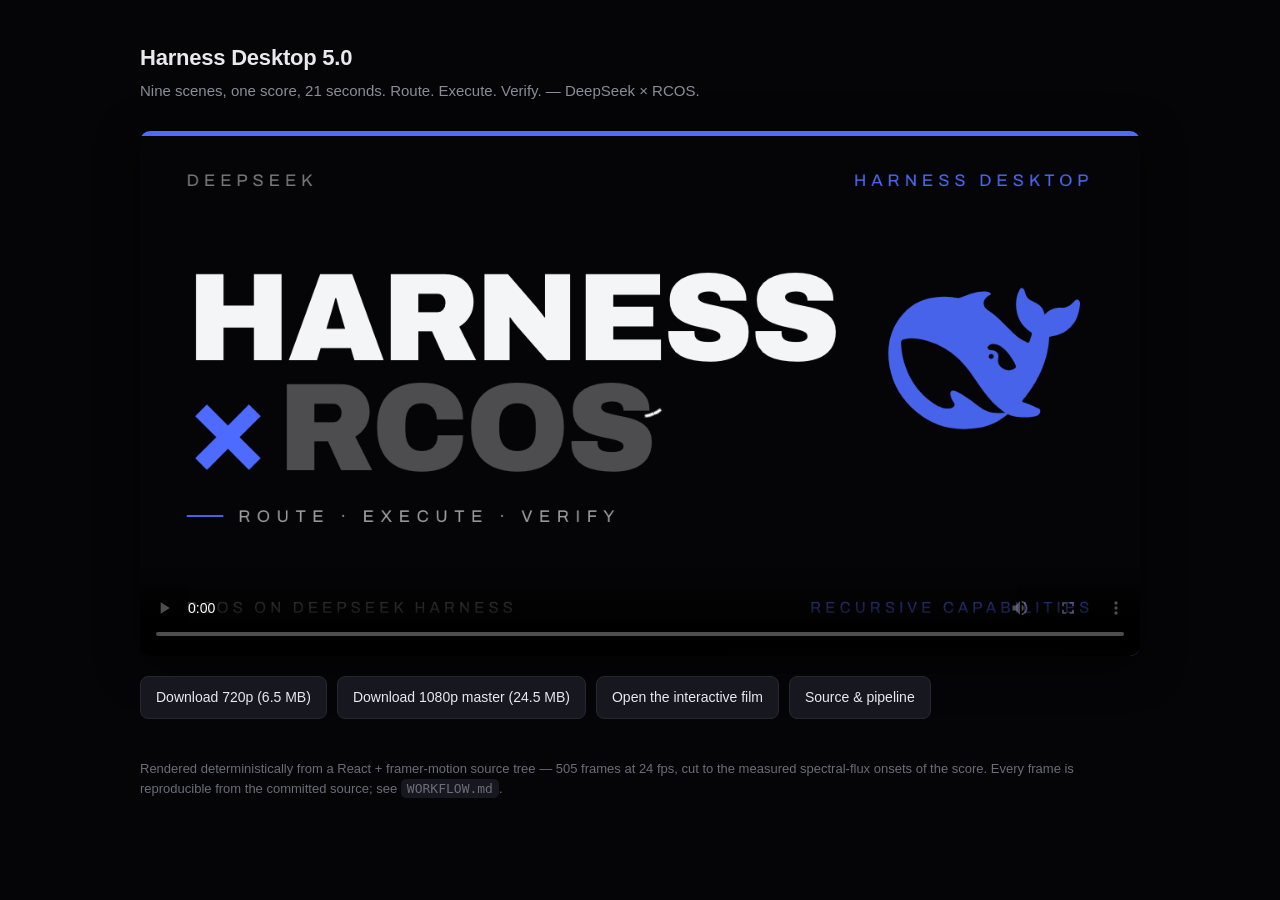
==== watch.html @ ec4d3bec "Harness Desktop 5.0 film — page, score, and the lane that renders it A 21.024 s motion-graphics film" ====
<!doctype html>
<html lang="en">
<head>
<meta charset="utf-8" />
<meta name="viewport" content="width=device-width, initial-scale=1" />
<title>Harness Desktop 5.0 — watch the film</title>
<meta name="description" content="A 21-second deterministic motion-graphics film: DeepSeek x RCOS, Harness Desktop 5.0." />
<style>
  :root { color-scheme: dark; }
  body { margin: 0; background: #050507; color: #e8e8ee;
         font: 15px/1.6 ui-sans-serif, -apple-system, Segoe UI, Roboto, sans-serif; }
  main { max-width: 1000px; margin: 0 auto; padding: 40px 20px 80px; }
  h1 { font-size: 22px; letter-spacing: -.01em; margin: 0 0 4px; }
  p.sub { color: #8b8b9a; margin: 0 0 28px; }
  video { width: 100%; height: auto; border-radius: 10px; background: #000; display: block;
          box-shadow: 0 10px 40px rgba(0,0,0,.6); }
  .row { display: flex; flex-wrap: wrap; gap: 10px; margin-top: 20px; }
  a.btn { display: inline-block; padding: 9px 15px; border-radius: 8px; text-decoration: none;
          background: #17171f; color: #e8e8ee; border: 1px solid #26262f; font-size: 14px; }
  a.btn:hover { background: #202029; }
  footer { margin-top: 40px; color: #6c6c7a; font-size: 13px; }
  code { background: #17171f; padding: 2px 6px; border-radius: 5px; font-size: 13px; }
</style>
</head>
<body>
<main>
  <h1>Harness Desktop 5.0</h1>
  <p class="sub">Nine scenes, one score, 21 seconds. Route. Execute. Verify. &mdash; DeepSeek &times; RCOS.</p>
  <video controls playsinline preload="metadata" poster="opengraph-image.png">
    <source src="film/ds5-film-x.mp4" type="video/mp4" />
  </video>
  <div class="row">
    <a class="btn" href="film/ds5-film-x.mp4" download>Download 720p (6.5 MB)</a>
    <a class="btn" href="film/ds5-film-1080p.mp4" download>Download 1080p master (24.5 MB)</a>
    <a class="btn" href="./">Open the interactive film</a>
    <a class="btn" href="https://github.com/adamnorm4wd/ds5-harness-desktop" target="_blank" rel="noopener">Source &amp; pipeline</a>
  </div>
  <footer>
    Rendered deterministically from a React + framer-motion source tree &mdash; 505 frames at 24 fps,
    cut to the measured spectral-flux onsets of the score. Every frame is reproducible from the
    committed source; see <code>WORKFLOW.md</code>.
  </footer>
</main>
</body>
</html>
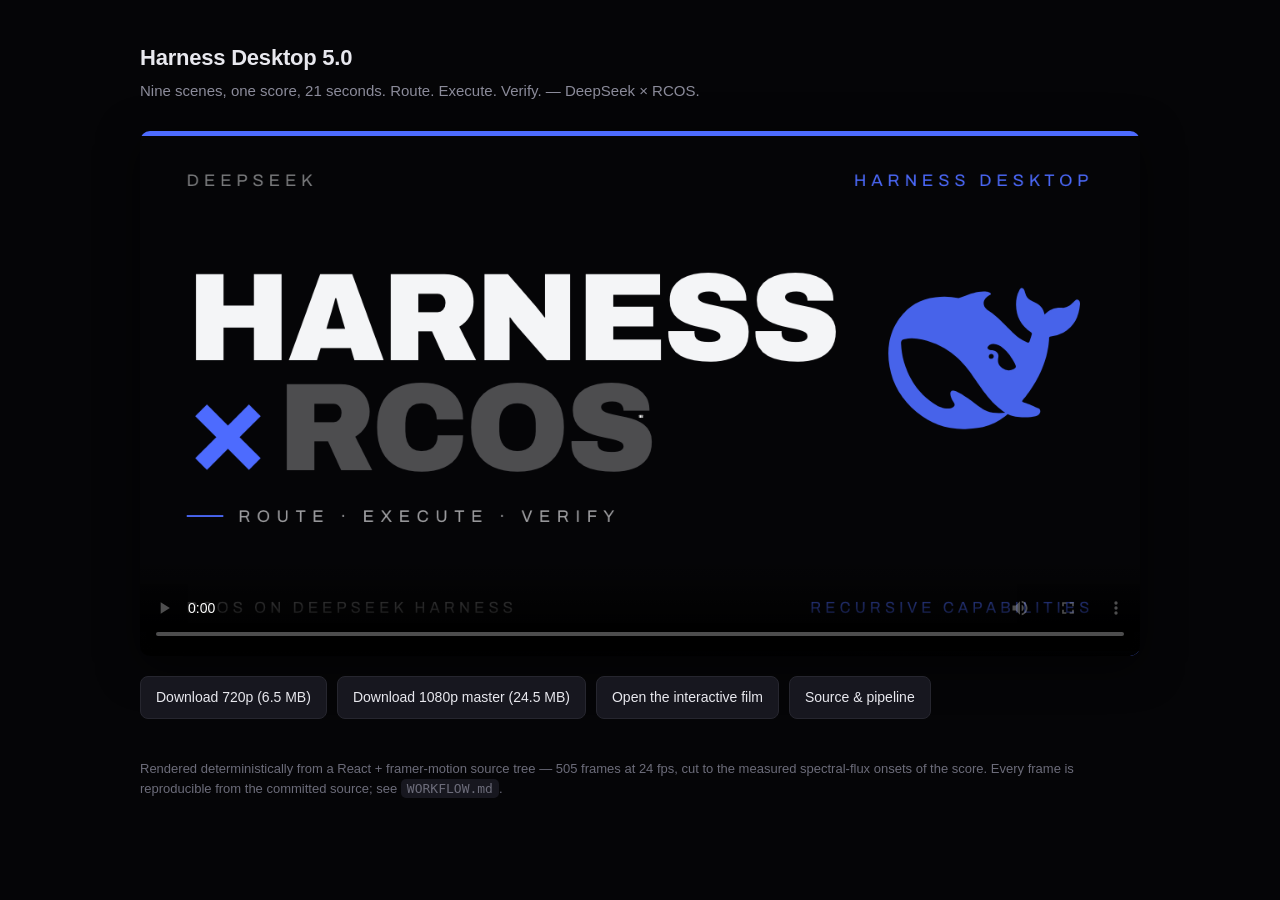
==== commit 39c90833: "docs: point the published site at the Foshowithit account Update the live URL and repository link to" ====
--- a/watch.html
+++ b/watch.html
@@ -33,7 +33,7 @@
     <a class="btn" href="film/ds5-film-x.mp4" download>Download 720p (6.5 MB)</a>
     <a class="btn" href="film/ds5-film-1080p.mp4" download>Download 1080p master (24.5 MB)</a>
     <a class="btn" href="./">Open the interactive film</a>
-    <a class="btn" href="https://github.com/adamnorm4wd/ds5-harness-desktop" target="_blank" rel="noopener">Source &amp; pipeline</a>
+    <a class="btn" href="https://github.com/Foshowithit/ds5-harness-desktop" target="_blank" rel="noopener">Source &amp; pipeline</a>
   </div>
   <footer>
     Rendered deterministically from a React + framer-motion source tree &mdash; 505 frames at 24 fps,
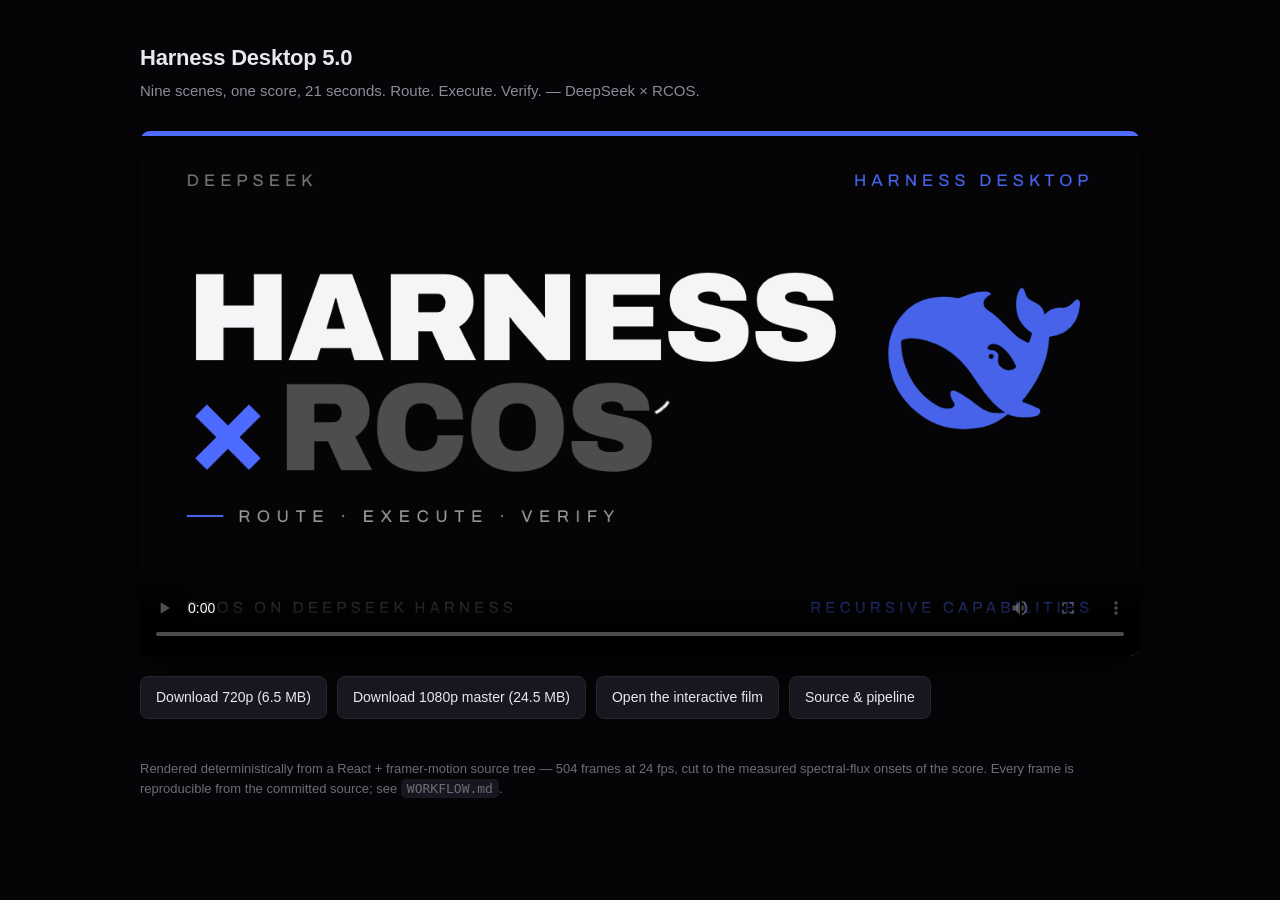
==== commit c439383e: "film: re-render the film with the entrance-timing lead The film is re-rendered at 504 frames / 21.00" ====
--- a/watch.html
+++ b/watch.html
@@ -36,7 +36,7 @@
     <a class="btn" href="https://github.com/Foshowithit/ds5-harness-desktop" target="_blank" rel="noopener">Source &amp; pipeline</a>
   </div>
   <footer>
-    Rendered deterministically from a React + framer-motion source tree &mdash; 505 frames at 24 fps,
+    Rendered deterministically from a React + framer-motion source tree &mdash; 504 frames at 24 fps,
     cut to the measured spectral-flux onsets of the score. Every frame is reproducible from the
     committed source; see <code>WORKFLOW.md</code>.
   </footer>
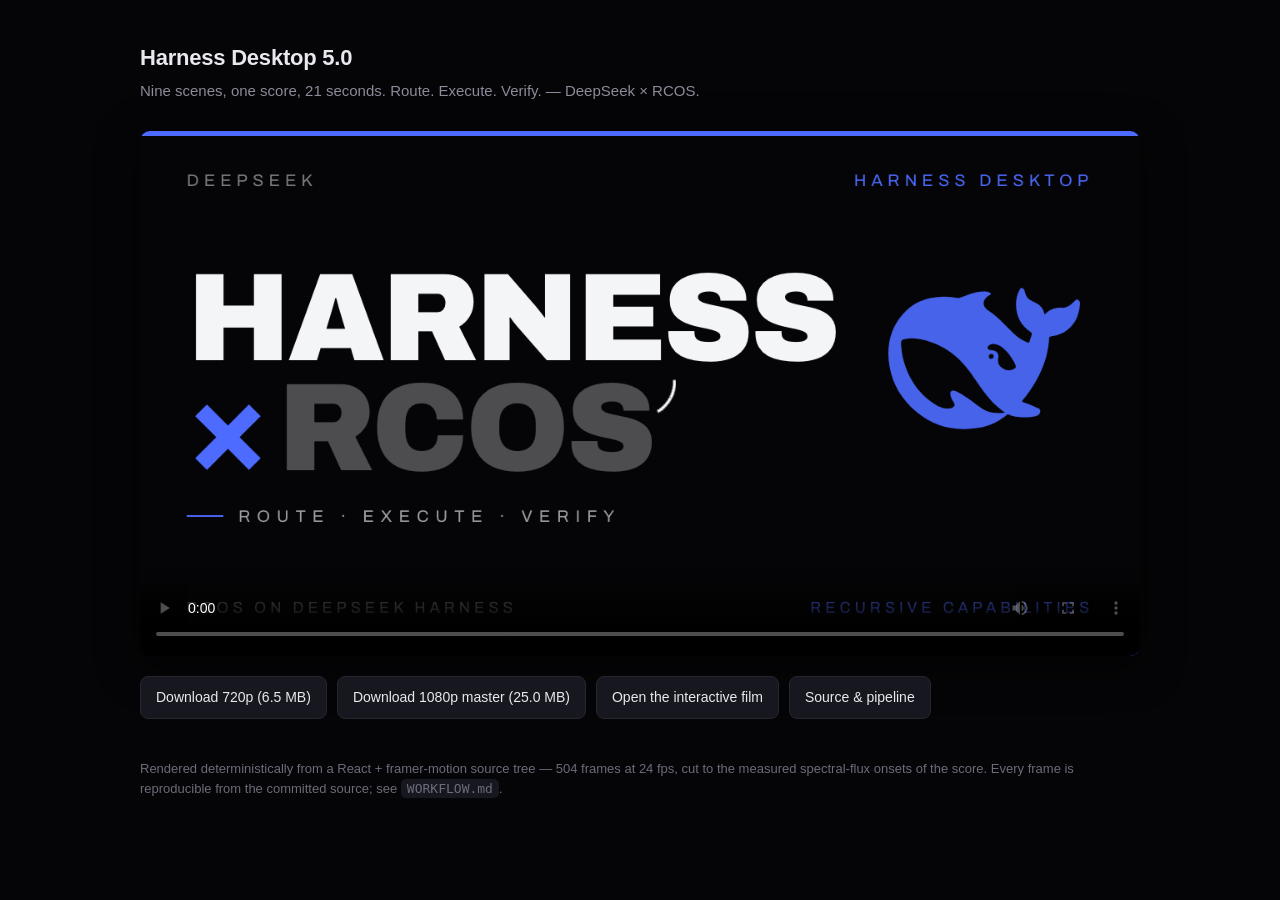
==== commit fecfbc0c: "fix: derive the watch.html download sizes at publish time The watch page's download buttons printed " ====
--- a/watch.html
+++ b/watch.html
@@ -31,7 +31,7 @@
   </video>
   <div class="row">
     <a class="btn" href="film/ds5-film-x.mp4" download>Download 720p (6.5 MB)</a>
-    <a class="btn" href="film/ds5-film-1080p.mp4" download>Download 1080p master (24.5 MB)</a>
+    <a class="btn" href="film/ds5-film-1080p.mp4" download>Download 1080p master (25.0 MB)</a>
     <a class="btn" href="./">Open the interactive film</a>
     <a class="btn" href="https://github.com/Foshowithit/ds5-harness-desktop" target="_blank" rel="noopener">Source &amp; pipeline</a>
   </div>
